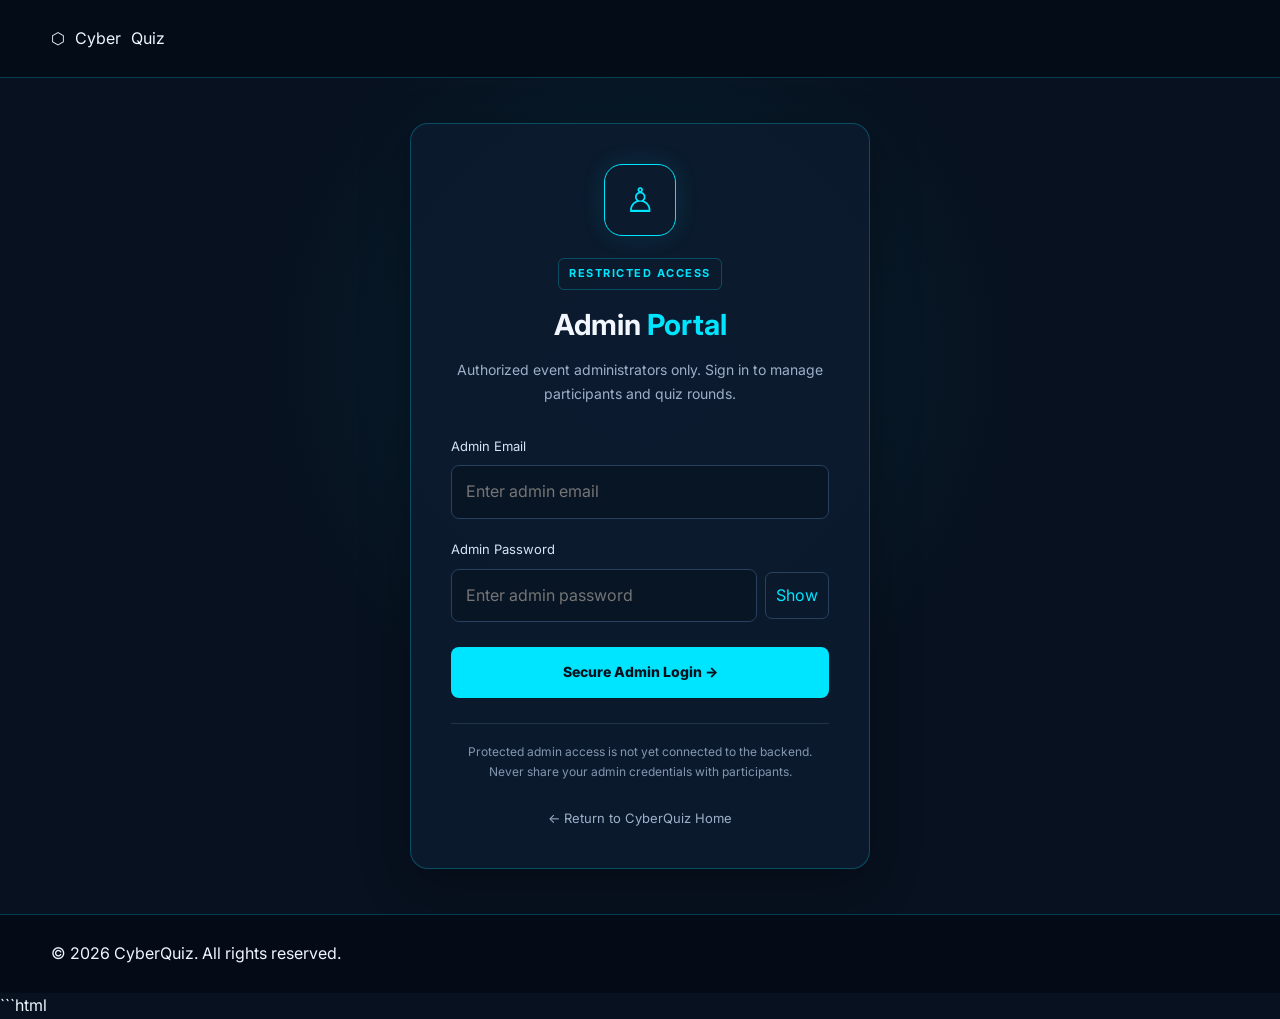
==== frontend/admin-login.html @ 40eb316d "Prepare CyberQuiz for hosting" ====
<!DOCTYPE html>
<html lang="en">

<head>
    <meta charset="UTF-8">
    <meta name="viewport" content="width=device-width, initial-scale=1.0">
    <meta name="theme-color" content="#07111f">

    <title>Admin Login | CyberQuiz</title>

    <link rel="stylesheet" href="css/style.css">

    <style>
        body {
            min-height: 100vh;
            display: flex;
            flex-direction: column;
            background:
                radial-gradient(circle at 50% 35%,
                    rgba(0, 229, 255, .09), transparent 42%),
                #07111f;
        }

        .admin-login-container {
            flex: 1;
            display: grid;
            place-items: center;
            padding: 45px 20px;
        }

        .admin-card {
            width: 100%;
            max-width: 460px;
            padding: clamp(25px, 5vw, 40px);
            background: rgba(12, 27, 46, .96);
            border: 1px solid rgba(0, 229, 255, .25);
            border-radius: 18px;
            box-shadow: 0 15px 50px rgba(0, 0, 0, .3);
        }

        .admin-icon {
            width: 72px;
            height: 72px;
            display: grid;
            place-items: center;
            margin: 0 auto 22px;
            border: 1px solid #00e5ff;
            border-radius: 18px;
            color: #00e5ff;
            font-size: 34px;
            box-shadow: 0 0 25px rgba(0, 229, 255, .12);
        }

        .admin-heading {
            text-align: center;
            margin-bottom: 30px;
        }

        .admin-heading h1 {
            color: #f1f6ff;
            font-size: 29px;
            margin-bottom: 10px;
        }

        .admin-heading h1 span {
            color: #00e5ff;
        }

        .admin-heading p {
            color: #9db0c8;
            font-size: 14px;
            line-height: 1.7;
        }

        .security-label {
            display: inline-block;
            margin-bottom: 12px;
            padding: 6px 10px;
            border: 1px solid rgba(0, 229, 255, .25);
            border-radius: 6px;
            color: #00e5ff;
            font-size: 11px;
            font-weight: bold;
            letter-spacing: 1.5px;
        }

        .form-group {
            margin-bottom: 20px;
        }

        .form-group label {
            display: block;
            color: #d7e4f5;
            font-size: 13px;
            margin-bottom: 9px;
        }

        .form-group input {
            width: 100%;
            padding: 13px 14px;
            background: #071525;
            border: 1px solid #29415c;
            border-radius: 8px;
            color: #f1f6ff;
            font: inherit;
            outline: none;
        }

        .form-group input:focus {
            border-color: #00e5ff;
            box-shadow: 0 0 0 3px rgba(0, 229, 255, .08);
        }

        .password-wrapper {
            display: flex;
            align-items: center;
            gap: 8px;
        }

        .password-wrapper input {
            min-width: 0;
            flex: 1;
        }

        .show-password {
            padding: 10px;
            color: #00e5ff;
            background: transparent;
            border: 1px solid #29415c;
            border-radius: 7px;
            cursor: pointer;
        }

        .admin-submit {
            width: 100%;
            padding: 14px;
            margin-top: 5px;
            background: #00e5ff;
            color: #06111e;
            border: 0;
            border-radius: 8px;
            font-weight: 800;
            font-size: 14px;
            cursor: pointer;
        }

        .admin-submit:hover {
            background: #7af2ff;
        }

        .admin-submit:disabled {
            opacity: .6;
            cursor: wait;
        }

        .form-message {
            display: none;
            margin-top: 17px;
            padding: 12px;
            border-radius: 8px;
            font-size: 13px;
            line-height: 1.6;
        }

        .form-message.visible {
            display: block;
        }

        .form-message.error {
            color: #ffb4b4;
            background: rgba(255, 80, 80, .08);
            border: 1px solid rgba(255, 80, 80, .25);
        }

        .form-message.info {
            color: #a8eaf2;
            background: rgba(0, 229, 255, .06);
            border: 1px solid rgba(0, 229, 255, .2);
        }

        .back-link {
            display: block;
            margin-top: 25px;
            text-align: center;
            color: #9db0c8;
            text-decoration: none;
            font-size: 13px;
        }

        .back-link:hover {
            color: #00e5ff;
        }

        .security-note {
            margin-top: 25px;
            padding-top: 18px;
            border-top: 1px solid #20344a;
            color: #8297ae;
            font-size: 12px;
            text-align: center;
            line-height: 1.7;
        }
    </style>
</head>

<body>

    <header class="navbar">
        <div class="container nav-container">
            <a href="index.html" class="logo">
                <span class="logo-icon">⬡</span>
                Cyber<span>Quiz</span>
            </a>
        </div>
    </header>

    <main class="admin-login-container">
        <section class="admin-card">

            <div class="admin-heading">
                <div class="admin-icon" aria-hidden="true">♙</div>

                <span class="security-label">RESTRICTED ACCESS</span>

                <h1>Admin <span>Portal</span></h1>

                <p>
                    Authorized event administrators only.
                    Sign in to manage participants and quiz rounds.
                </p>
            </div>

            <form id="adminLoginForm">

                <div class="form-group">
                    <label for="adminEmail">Admin Email</label>
                    <input type="email" id="adminEmail" name="email" placeholder="Enter admin email"
                        autocomplete="username" required>
                </div>

                <div class="form-group">
                    <label for="adminPassword">Admin Password</label>

                    <div class="password-wrapper">
                        <input type="password" id="adminPassword" name="password" placeholder="Enter admin password"
                            autocomplete="current-password" required>

                        <button type="button" class="show-password" id="togglePassword" aria-label="Show password">
                            Show
                        </button>
                    </div>
                </div>

                <button type="submit" class="admin-submit" id="loginButton">
                    Secure Admin Login →
                </button>

                <div class="form-message" id="formMessage" role="status" aria-live="polite"></div>

            </form>

            <p class="security-note">
                Protected admin access is not yet connected to the backend.
                Never share your admin credentials with participants.
            </p>

            <a href="index.html" class="back-link">
                ← Return to CyberQuiz Home
            </a>

        </section>
    </main>

    <footer class="footer">
        <div class="container">
            <p>
                &copy; <span id="currentYear"></span> CyberQuiz.
                All rights reserved.
            </p>
        </div>
    </footer>

    ```html
    <script>
        document.getElementById("currentYear").textContent =
            new Date().getFullYear();

        const passwordInput = document.getElementById("adminPassword");
        const togglePassword = document.getElementById("togglePassword");
        const loginForm = document.getElementById("adminLoginForm");
        const formMessage = document.getElementById("formMessage");
        const loginButton = document.getElementById("loginButton");

        togglePassword.addEventListener("click", () => {
            const isPassword = passwordInput.type === "password";

            passwordInput.type = isPassword ? "text" : "password";
            togglePassword.textContent = isPassword ? "Hide" : "Show";
            togglePassword.setAttribute(
                "aria-label",
                isPassword ? "Hide password" : "Show password"
            );
        });

        loginForm.addEventListener("submit", async (event) => {
            event.preventDefault();

            const username = document.getElementById("adminEmail").value.trim();
            const password = passwordInput.value;

            formMessage.className = "form-message visible info";
            formMessage.textContent = "Checking admin credentials...";
            loginButton.disabled = true;

            try {
                const response = await fetch(
                    "http://127.0.0.1:8000/api/admin/login",
                    {
                        method: "POST",
                        headers: {
                            "Content-Type": "application/json",
                            "Accept": "application/json"
                        },
                        body: JSON.stringify({
                            email: username,
                            password: password
                        })
                    }
                );

                const data = await response.json();

                if (!response.ok) {
                    throw new Error(
                        data.detail || "Admin login failed."
                    );
                }

                if (!data.access_token) {
                    throw new Error(
                        "Login response-la access token kidaikkala."
                    );
                }

                localStorage.setItem(
                    "cyberquiz_admin_token",
                    data.access_token
                );

                formMessage.className = "form-message visible info";
                formMessage.textContent =
                    "Admin login successful! Opening dashboard...";

                window.location.href = "admin-dashboard.html";

            } catch (error) {
                formMessage.className = "form-message visible error";

                if (error instanceof TypeError) {
                    formMessage.textContent =
                        "Backend connect aagala. Backend server running-aa check pannunga.";
                } else {
                    formMessage.textContent = error.message;
                }
            } finally {
                loginButton.disabled = false;
            }
        });
    </script>

</body>

</html>
---- frontend/css/style.css ----
/* =========================================
   CyberQuiz — Advanced Cybersecurity Theme
   File: frontend/css/style.css
========================================= */

@import url('https://fonts.googleapis.com/css2?family=Inter:wght@400;500;600;700;800&family=Orbitron:wght@500;600;700;800&display=swap');

/* ---------- RESET ---------- */

:root {
    --bg: #050c17;
    --bg-light: #081626;
    --panel: rgba(8, 25, 42, 0.88);
    --cyan: #00e5ff;
    --cyan-light: #75f5ff;
    --blue: #168cff;
    --violet: #b44dff;
    --green: #00ffc3;
    --text: #edf7ff;
    --muted: #94aabd;
    --border: rgba(0, 229, 255, 0.24);
    --radius: 18px;
    --transition: 0.3s ease;
}

* {
    margin: 0;
    padding: 0;
    box-sizing: border-box;
}

html {
    scroll-behavior: smooth;
    scroll-padding-top: 100px;
}

body {
    min-height: 100vh;
    overflow-x: hidden;
    background: var(--bg);
    color: var(--text);
    font-family: 'Inter', sans-serif;
    line-height: 1.6;
}

body::selection {
    background: var(--cyan);
    color: var(--bg);
}

a {
    color: inherit;
    text-decoration: none;
}

button,
input,
textarea,
select {
    font: inherit;
}

button,
a {
    -webkit-tap-highlight-color: transparent;
}

button:focus-visible,
a:focus-visible {
    outline: 2px solid var(--cyan);
    outline-offset: 4px;
}

img {
    max-width: 100%;
    display: block;
}


/* ---------- BACKGROUND EFFECTS ---------- */

.background-grid {
    position: fixed;
    inset: 0;
    z-index: -2;
    pointer-events: none;
    background-image:
        linear-gradient(rgba(0, 229, 255, 0.035) 1px, transparent 1px),
        linear-gradient(90deg, rgba(0, 229, 255, 0.035) 1px, transparent 1px);
    background-size: 48px 48px;
    mask-image: linear-gradient(to bottom, black, transparent 90%);
}

.background-glow {
    position: fixed;
    width: 600px;
    height: 600px;
    top: 5%;
    right: -250px;
    z-index: -1;
    pointer-events: none;
    background: radial-gradient(
        circle,
        rgba(0, 117, 255, 0.12),
        transparent 70%
    );
    filter: blur(20px);
    animation: glowMove 10s ease-in-out infinite alternate;
}

@keyframes glowMove {
    from {
        transform: translateY(-20px);
    }

    to {
        transform: translateY(100px);
    }
}


/* ---------- NAVIGATION ---------- */

.navbar {
    position: sticky;
    top: 0;
    z-index: 100;
    min-height: 78px;
    padding: 14px 4%;
    display: flex;
    align-items: center;
    justify-content: space-between;
    gap: 24px;
    background: rgba(5, 12, 23, 0.88);
    border-bottom: 1px solid var(--border);
    backdrop-filter: blur(18px);
}

.logo {
    display: inline-flex;
    align-items: center;
    gap: 10px;
    flex-shrink: 0;
}

.logo-symbol {
    color: var(--cyan);
    font-size: 42px;
    line-height: 1;
    text-shadow: 0 0 18px rgba(0, 229, 255, 0.7);
}

.logo-text {
    display: flex;
    flex-direction: column;
    font-size: 25px;
    font-weight: 800;
    line-height: 1.2;
    letter-spacing: -1px;
}

.logo-text > span {
    display: inline;
    color: var(--cyan);
}

.logo-text small {
    margin-top: 4px;
    color: var(--muted);
    font-size: 9px;
    font-weight: 600;
    letter-spacing: 2px;
}

.nav-links {
    display: flex;
    align-items: center;
    justify-content: center;
    gap: clamp(18px, 3vw, 42px);
}

.nav-links a {
    position: relative;
    padding: 8px 0;
    color: #c6d7e7;
    font-size: 13px;
    font-weight: 600;
    transition: color var(--transition);
}

.nav-links a:hover,
.nav-links a.active {
    color: var(--cyan);
}

.nav-links a.active::after {
    content: '';
    position: absolute;
    bottom: 0;
    left: 0;
    width: 100%;
    height: 2px;
    background: var(--cyan);
    box-shadow: 0 0 12px var(--cyan);
}

.nav-actions {
    display: flex;
    align-items: center;
    gap: 10px;
}

.menu-toggle {
    display: none;
    color: var(--cyan);
    background: transparent;
    border: 1px solid var(--border);
    border-radius: 10px;
    padding: 8px 12px;
    cursor: pointer;
    font-size: 22px;
}


/* ---------- BUTTONS ---------- */

.btn {
    display: inline-flex;
    justify-content: center;
    align-items: center;
    gap: 10px;
    min-height: 44px;
    padding: 11px 20px;
    border: 1px solid transparent;
    border-radius: 10px;
    cursor: pointer;
    text-align: center;
    font-size: 13px;
    font-weight: 700;
    transition:
        transform var(--transition),
        background var(--transition),
        box-shadow var(--transition),
        border-color var(--transition);
}

.btn:hover {
    transform: translateY(-2px);
}

.btn-primary {
    color: #03131c;
    background: linear-gradient(110deg, var(--cyan), #00f5c8);
    box-shadow: 0 0 18px rgba(0, 229, 255, 0.12);
}

.btn-primary:hover {
    box-shadow: 0 0 28px rgba(0, 229, 255, 0.35);
}

.btn-outline {
    color: var(--cyan);
    background: rgba(0, 229, 255, 0.025);
    border-color: var(--cyan);
}

.btn-outline:hover {
    background: rgba(0, 229, 255, 0.1);
    box-shadow: 0 0 20px rgba(0, 229, 255, 0.12);
}

.btn-small {
    padding: 10px 17px;
}

.btn-large {
    min-height: 50px;
    padding: 14px 24px;
    border-radius: 11px;
}


/* ---------- COMMON LAYOUT ---------- */

.section-container {
    width: min(1380px, 92%);
    margin-inline: auto;
}

.eyebrow,
.section-label {
    display: inline-flex;
    align-items: center;
    gap: 10px;
    color: var(--cyan);
    font-family: 'Orbitron', sans-serif;
    font-size: 10px;
    font-weight: 600;
    letter-spacing: 2px;
}

.live-dot {
    width: 8px;
    height: 8px;
    flex-shrink: 0;
    border-radius: 50%;
    background: var(--green);
    box-shadow: 0 0 12px var(--green);
    animation: livePulse 1.8s infinite;
}

@keyframes livePulse {
    50% {
        opacity: 0.4;
        box-shadow: 0 0 3px var(--green);
    }
}


/* ---------- HERO SECTION ---------- */

.hero {
    min-height: 460px;
    display: grid;
    grid-template-columns: 1fr 0.9fr;
    align-items: center;
    gap: 30px;
    padding-top: 55px;
    padding-bottom: 55px;
}

.hero-content {
    position: relative;
    z-index: 2;
    max-width: 680px;
}

.hero-content h1 {
    max-width: 720px;
    margin-top: 22px;
    font-size: clamp(38px, 5vw, 66px);
    font-weight: 800;
    letter-spacing: -2.8px;
    line-height: 1.12;
}

.gradient-text {
    display: block;
    color: var(--cyan);
    background: linear-gradient(100deg, var(--cyan), #40a7ff 70%, #b47aff);
    background-clip: text;
    -webkit-background-clip: text;
    -webkit-text-fill-color: transparent;
}

.hero-description {
    max-width: 540px;
    margin-top: 22px;
    color: #b1c5d8;
    font-size: 15px;
    line-height: 1.9;
}

.hero-actions {
    display: flex;
    flex-wrap: wrap;
    gap: 13px;
    margin-top: 28px;
}

.access-notice {
    margin-top: 18px;
    color: var(--cyan-light);
    font-size: 12px;
}

.access-notice span {
    margin-right: 6px;
}

.hero-tags {
    display: flex;
    flex-wrap: wrap;
    gap: 9px;
    margin-top: 27px;
}

.hero-tags span {
    padding: 6px 10px;
    border: 1px solid rgba(0, 229, 255, 0.14);
    border-radius: 6px;
    color: var(--muted);
    background: rgba(0, 229, 255, 0.035);
    font-size: 10px;
}


/* ---------- HERO CYBER VISUAL ---------- */

.hero-visual {
    position: relative;
    min-height: 390px;
    display: grid;
    place-items: center;
    isolation: isolate;
}

.hero-visual::before {
    content: '';
    position: absolute;
    width: 280px;
    height: 280px;
    border-radius: 50%;
    background: rgba(0, 140, 255, 0.12);
    filter: blur(45px);
    z-index: -1;
}

.orbit {
    position: absolute;
    border: 1px solid rgba(0, 229, 255, 0.22);
    border-radius: 50%;
    transform: rotate(-24deg);
}

.orbit-one {
    width: 320px;
    height: 180px;
}

.orbit-two {
    width: 240px;
    height: 340px;
    transform: rotate(40deg);
    border-color: rgba(22, 140, 255, 0.3);
}

.shield-container {
    position: relative;
    display: grid;
    place-items: center;
    width: 190px;
    height: 210px;
    animation: shieldFloat 4s ease-in-out infinite;
}

.shield {
    position: relative;
    display: grid;
    place-items: center;
    width: 140px;
    height: 165px;
    color: var(--cyan);
    background: linear-gradient(
        145deg,
        rgba(0, 229, 255, 0.15),
        rgba(8, 25, 42, 0.75)
    );
    border: 2px solid var(--cyan);
    clip-path: polygon(50% 0, 94% 18%, 87% 70%, 50% 100%, 13% 70%, 6% 18%);
    filter: drop-shadow(0 0 20px rgba(0, 229, 255, 0.4));
}

.shield-lock {
    font-size: 54px;
    text-shadow: 0 0 20px var(--cyan);
}

.shield-ring {
    position: absolute;
    inset: 10px;
    border: 1px dashed rgba(0, 229, 255, 0.4);
    border-radius: 50%;
    animation: rotateRing 22s linear infinite;
}

@keyframes shieldFloat {
    0%, 100% {
        transform: translateY(0);
    }

    50% {
        transform: translateY(-13px);
    }
}

@keyframes rotateRing {
    to {
        transform: rotate(360deg);
    }
}

.cyber-panel {
    position: absolute;
    z-index: 2;
    display: flex;
    flex-direction: column;
    gap: 5px;
    padding: 12px 16px;
    background: rgba(4, 16, 30, 0.88);
    border: 1px solid var(--border);
    border-radius: 9px;
    box-shadow: 0 10px 30px rgba(0, 0, 0, 0.2);
    backdrop-filter: blur(12px);
}

.cyber-panel span {
    color: var(--muted);
    font-size: 9px;
    letter-spacing: 1px;
}

.cyber-panel strong {
    color: var(--green);
    font-family: 'Orbitron', sans-serif;
    font-size: 11px;
}

.panel-top {
    top: 15%;
    right: 2%;
}

.panel-bottom {
    bottom: 13%;
    left: 1%;
}

.floating-code {
    position: absolute;
    color: rgba(0, 229, 255, 0.48);
    font-family: monospace;
    font-size: 9px;
    line-height: 2;
    letter-spacing: 1px;
    pointer-events: none;
}

.code-left {
    top: 22%;
    left: 0;
}

.code-right {
    right: 0;
    bottom: 23%;
}


/* ---------- STATISTICS BAR ---------- */

.stats-bar {
    display: grid;
    grid-template-columns: repeat(5, minmax(0, 1fr));
    padding: 22px;
    background: linear-gradient(
        115deg,
        rgba(6, 23, 39, 0.96),
        rgba(5, 16, 31, 0.96)
    );
    border: 1px solid var(--border);
    border-radius: var(--radius);
    box-shadow: 0 15px 40px rgba(0, 0, 0, 0.16);
}

.stat-item {
    display: flex;
    align-items: center;
    justify-content: center;
    gap: 13px;
    min-width: 0;
    padding: 8px;
    border-right: 1px solid rgba(0, 229, 255, 0.1);
}

.stat-item:last-child {
    border-right: none;
}

.stat-icon {
    color: var(--cyan);
    font-size: 30px;
    text-shadow: 0 0 12px rgba(0, 229, 255, 0.35);
}

.stat-item div {
    display: flex;
    flex-direction: column;
    gap: 3px;
}

.stat-item strong {
    color: var(--text);
    font-family: 'Orbitron', sans-serif;
    font-size: clamp(14px, 1.6vw, 21px);
}

.stat-item div span {
    color: var(--muted);
    font-size: 9px;
    font-weight: 600;
    letter-spacing: 0.8px;
}


/* ---------- LEVELS SECTION ---------- */

.levels-section {
    padding-top: 95px;
    padding-bottom: 55px;
}

.section-heading {
    display: flex;
    align-items: flex-end;
    justify-content: space-between;
    gap: 25px;
    margin-bottom: 30px;
}

.section-heading h2,
.rules-panel h2 {
    margin-top: 10px;
    font-size: clamp(27px, 3vw, 39px);
    line-height: 1.25;
    letter-spacing: -1.2px;
}

.section-heading h2 span,
.rules-panel h2 span {
    color: var(--cyan);
}

.section-heading p {
    margin-top: 10px;
    color: var(--muted);
    font-size: 13px;
}

.level-grid {
    display: grid;
    grid-template-columns: repeat(3, minmax(0, 1fr));
    gap: 22px;
}

.level-card {
    position: relative;
    min-width: 0;
    padding: 25px;
    overflow: hidden;
    background: linear-gradient(
        145deg,
        rgba(7, 26, 43, 0.94),
        rgba(5, 15, 28, 0.96)
    );
    border: 1px solid var(--border);
    border-radius: var(--radius);
    transition:
        transform var(--transition),
        box-shadow var(--transition);
}

.level-card::before {
    content: '';
    position: absolute;
    top: 0;
    left: 0;
    width: 100%;
    height: 2px;
    background: var(--level-color);
    box-shadow: 0 0 16px var(--level-color);
}

.level-card:hover {
    transform: translateY(-7px);
    box-shadow: 0 12px 35px rgba(0, 0, 0, 0.25);
}

.level-one {
    --level-color: #00ffc3;
}

.level-two {
    --level-color: #168cff;
}

.level-three {
    --level-color: #c45cff;
}

.level-card-top {
    display: flex;
    align-items: center;
    justify-content: space-between;
    gap: 10px;
}

.level-number {
    display: grid;
    place-items: center;
    width: 45px;
    height: 45px;
    border: 1px solid var(--level-color);
    border-radius: 50%;
    color: var(--level-color);
    background: color-mix(in srgb, var(--level-color) 9%, transparent);
    font-family: 'Orbitron', sans-serif;
    font-size: 16px;
}

.level-status {
    color: var(--level-color);
    font-family: 'Orbitron', sans-serif;
    font-size: 9px;
    letter-spacing: 1px;
}

.level-card h3 {
    margin-top: 20px;
    font-size: 23px;
}

.level-card > p:not(.level-footer) {
    margin-top: 7px;
    color: var(--muted);
    font-size: 12px;
    line-height: 1.7;
}

.level-details {
    display: grid;
    grid-template-columns: 1fr 1fr;
    gap: 10px;
    margin-top: 24px;
    padding: 15px 0;
    border-top: 1px solid rgba(255, 255, 255, 0.07);
    border-bottom: 1px solid rgba(255, 255, 255, 0.07);
}

.level-details div {
    display: flex;
    flex-direction: column;
    gap: 5px;
}

.level-details span {
    color: var(--muted);
    font-size: 10px;
}

.level-details strong {
    color: var(--text);
    font-family: 'Orbitron', sans-serif;
    font-size: 15px;
}

.difficulty-track {
    height: 4px;
    margin-top: 20px;
    overflow: hidden;
    border-radius: 5px;
    background: rgba(255, 255, 255, 0.08);
}

.difficulty-track span {
    display: block;
    height: 100%;
    width: 40%;
    border-radius: inherit;
    background: var(--level-color);
    box-shadow: 0 0 10px var(--level-color);
}

.level-two .difficulty-track span {
    width: 70%;
}

.level-three .difficulty-track span {
    width: 100%;
}

.level-footer {
    margin-top: 14px;
    color: var(--level-color);
    font-size: 9px;
    font-weight: 700;
    letter-spacing: 1px;
}

.level-note {
    margin-top: 18px;
    color: var(--muted);
    font-size: 11px;
    text-align: center;
}


/* ---------- RULES SECTION ---------- */

.rules-section {
    display: grid;
    grid-template-columns: 1.2fr 0.8fr;
    gap: 22px;
    padding-top: 15px;
    padding-bottom: 55px;
}

.rules-panel,
.challenge-panel {
    position: relative;
    min-width: 0;
    padding: 30px;
    overflow: hidden;
    background: rgba(6, 21, 37, 0.8);
    border: 1px solid var(--border);
    border-radius: var(--radius);
}

.rules-list {
    display: grid;
    grid-template-columns: repeat(2, minmax(0, 1fr));
    gap: 18px 22px;
    margin-top: 27px;
    list-style: none;
}

.rules-list li {
    display: flex;
    align-items: flex-start;
    gap: 11px;
    color: #c4d6e6;
    font-size: 12px;
    line-height: 1.7;
}

.rule-number {
    display: grid;
    place-items: center;
    width: 24px;
    height: 24px;
    flex-shrink: 0;
    border: 1px solid var(--cyan);
    border-radius: 50%;
    color: var(--cyan);
    font-size: 10px;
    font-weight: 700;
}

.challenge-panel {
    display: flex;
    flex-direction: column;
    align-items: flex-start;
    justify-content: center;
}

.challenge-panel h2 {
    position: relative;
    z-index: 1;
    margin-top: 17px;
    font-size: clamp(27px, 3vw, 37px);
    line-height: 1.25;
}

.challenge-panel h2 span {
    color: var(--cyan);
}

.challenge-panel > p {
    position: relative;
    z-index: 1;
    max-width: 350px;
    margin-top: 14px;
    color: var(--muted);
    font-size: 13px;
}

.challenge-panel .btn {
    position: relative;
    z-index: 1;
    margin-top: 22px;
}

.challenge-decoration {
    position: absolute;
    right: -25px;
    top: 5px;
    color: rgba(0, 229, 255, 0.055);
    font-size: 220px;
    line-height: 1;
    pointer-events: none;
}

.challenge-footer {
    margin-top: 26px;
    color: var(--cyan);
    font-family: 'Orbitron', sans-serif;
    font-size: 9px;
    letter-spacing: 2px;
}


/* ---------- FOOTER ---------- */

.footer {
    display: flex;
    align-items: center;
    justify-content: space-between;
    gap: 22px;
    padding: 26px 4%;
    border-top: 1px solid var(--border);
    background: rgba(4, 11, 21, 0.88);
}

.footer > p {
    color: var(--muted);
    font-size: 11px;
}

.copyright {
    color: var(--muted);
    font-size: 10px;
}


/* ---------- RESPONSIVE: TABLET ---------- */

@media (max-width: 1100px) {
    .navbar {
        gap: 15px;
    }

    .nav-links {
        gap: 17px;
    }

    .nav-links a {
        font-size: 12px;
    }

    .nav-actions .btn {
        padding-inline: 12px;
        font-size: 11px;
    }

    .hero {
        grid-template-columns: 1fr 0.8fr;
    }

    .hero-content h1 {
        font-size: clamp(36px, 5vw, 54px);
    }

    .stats-bar {
        grid-template-columns: repeat(3, minmax(0, 1fr));
        row-gap: 15px;
    }

    .stat-item:nth-child(3) {
        border-right: none;
    }

    .stat-item:nth-child(4),
    .stat-item:nth-child(5) {
        border-top: 1px solid rgba(0, 229, 255, 0.1);
        padding-top: 18px;
    }

    .level-card {
        padding: 20px;
    }
}


/* ---------- RESPONSIVE: MOBILE NAV ---------- */

@media (max-width: 760px) {
    .navbar {
        min-height: 70px;
        padding: 12px 4%;
    }

    .logo-symbol {
        font-size: 35px;
    }

    .logo-text {
        font-size: 21px;
    }

    .nav-links {
        position: absolute;
        top: calc(100% + 1px);
        left: 0;
        right: 0;
        display: none;
        align-items: stretch;
        flex-direction: column;
        gap: 0;
        padding: 12px 5%;
        background: rgba(5, 12, 23, 0.98);
        border-bottom: 1px solid var(--border);
    }

    .nav-links.open {
        display: flex;
    }

    .nav-links a {
        padding: 13px 0;
        border-bottom: 1px solid rgba(0, 229, 255, 0.08);
    }

    .nav-links a.active::after {
        display: none;
    }

    .nav-actions {
        display: none;
    }

    .menu-toggle {
        display: inline-block;
    }

    .hero {
        grid-template-columns: 1fr;
        padding-top: 55px;
        padding-bottom: 30px;
        gap: 5px;
    }

    .hero-content h1 {
        max-width: 600px;
        font-size: clamp(37px, 9vw, 55px);
        letter-spacing: -1.8px;
    }

    .hero-description {
        font-size: 14px;
    }

    .hero-visual {
        min-height: 310px;
    }

    .shield-container {
        transform: scale(0.85);
    }

    .panel-top {
        top: 5%;
        right: 0;
    }

    .panel-bottom {
        bottom: 5%;
        left: 0;
    }

    .code-left,
    .code-right {
        font-size: 8px;
    }

    .stats-bar {
        grid-template-columns: repeat(2, minmax(0, 1fr));
        padding: 14px;
    }

    .stat-item {
        justify-content: flex-start;
        padding: 12px 8px;
        border-right: none;
    }

    .stat-item:nth-child(odd) {
        border-right: 1px solid rgba(0, 229, 255, 0.1);
    }

    .stat-item:nth-child(3) {
        border-right: 1px solid rgba(0, 229, 255, 0.1);
    }

    .stat-item:nth-child(4) {
        border-top: none;
    }

    .stat-item:nth-child(5) {
        grid-column: 1 / -1;
        border-top: 1px solid rgba(0, 229, 255, 0.1);
    }

    .stat-icon {
        font-size: 25px;
    }

    .stat-item div span {
        font-size: 8px;
    }

    .levels-section {
        padding-top: 65px;
    }

    .section-heading {
        align-items: flex-start;
        flex-direction: column;
    }

    .level-grid {
        grid-template-columns: 1fr;
        gap: 16px;
    }

    .level-card {
        padding: 24px;
    }

    .rules-section {
        grid-template-columns: 1fr;
        gap: 16px;
    }

    .rules-panel,
    .challenge-panel {
        padding: 23px;
    }

    .rules-list {
        grid-template-columns: 1fr;
        gap: 16px;
    }

    .footer {
        flex-direction: column;
        text-align: center;
    }
}


/* ---------- SMALL MOBILE ---------- */

@media (max-width: 420px) {
    .section-container {
        width: 92%;
    }

    .hero-content h1 {
        font-size: 36px;
    }

    .hero-actions {
        flex-direction: column;
        align-items: stretch;
    }

    .hero-actions .btn {
        width: 100%;
    }

    .hero-visual {
        min-height: 270px;
    }

    .orbit-one {
        width: 250px;
    }

    .orbit-two {
        height: 280px;
    }

    .floating-code {
        font-size: 7px;
    }

    .stats-bar {
        padding: 10px;
    }

    .stat-item {
        gap: 8px;
        padding: 10px 5px;
    }

    .stat-icon {
        font-size: 21px;
    }

    .stat-item strong {
        font-size: 13px;
    }

    .stat-item div span {
        font-size: 7px;
        letter-spacing: 0;
    }

    .level-card h3 {
        font-size: 21px;
    }
}


/* ---------- ACCESSIBILITY ---------- */

@media (prefers-reduced-motion: reduce) {
    *,
    *::before,
    *::after {
        scroll-behavior: auto !important;
        animation-duration: 0.01ms !important;
        animation-iteration-count: 1 !important;
        transition-duration: 0.01ms !important;
    }
}
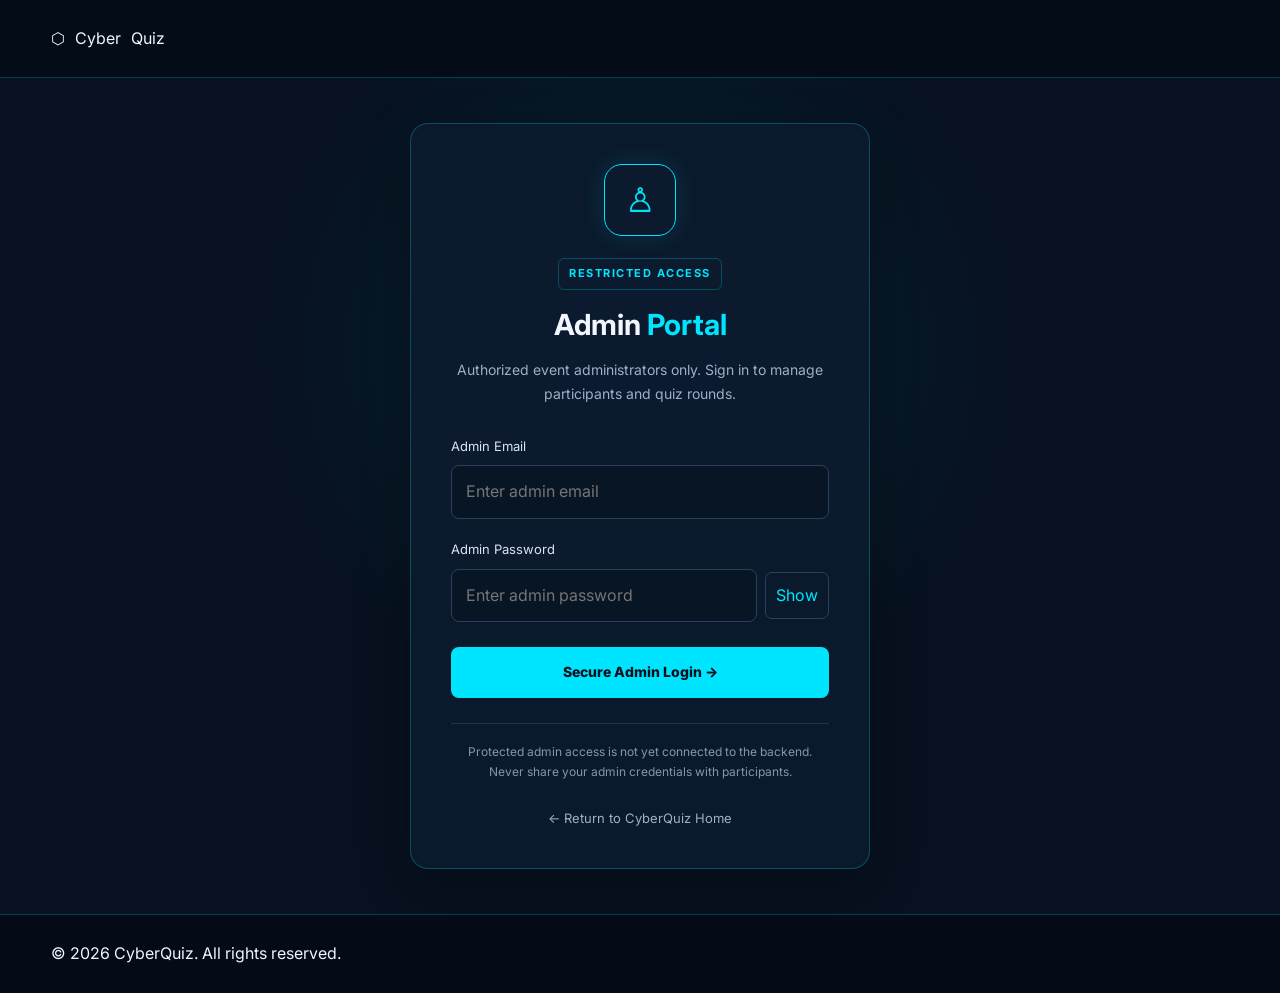
==== commit 034e448c: "Update quiz rounds, admin and student flows" ====
--- a/frontend/admin-login.html
+++ b/frontend/admin-login.html
@@ -279,8 +279,6 @@
             </p>
         </div>
     </footer>
-
-    ```html
     <script>
         document.getElementById("currentYear").textContent =
             new Date().getFullYear();
@@ -314,7 +312,7 @@
 
             try {
                 const response = await fetch(
-                    "http://127.0.0.1:8000/api/admin/login",
+                    "https://cyberquiz-backend.onrender.com/api/admin/login",
                     {
                         method: "POST",
                         headers: {
